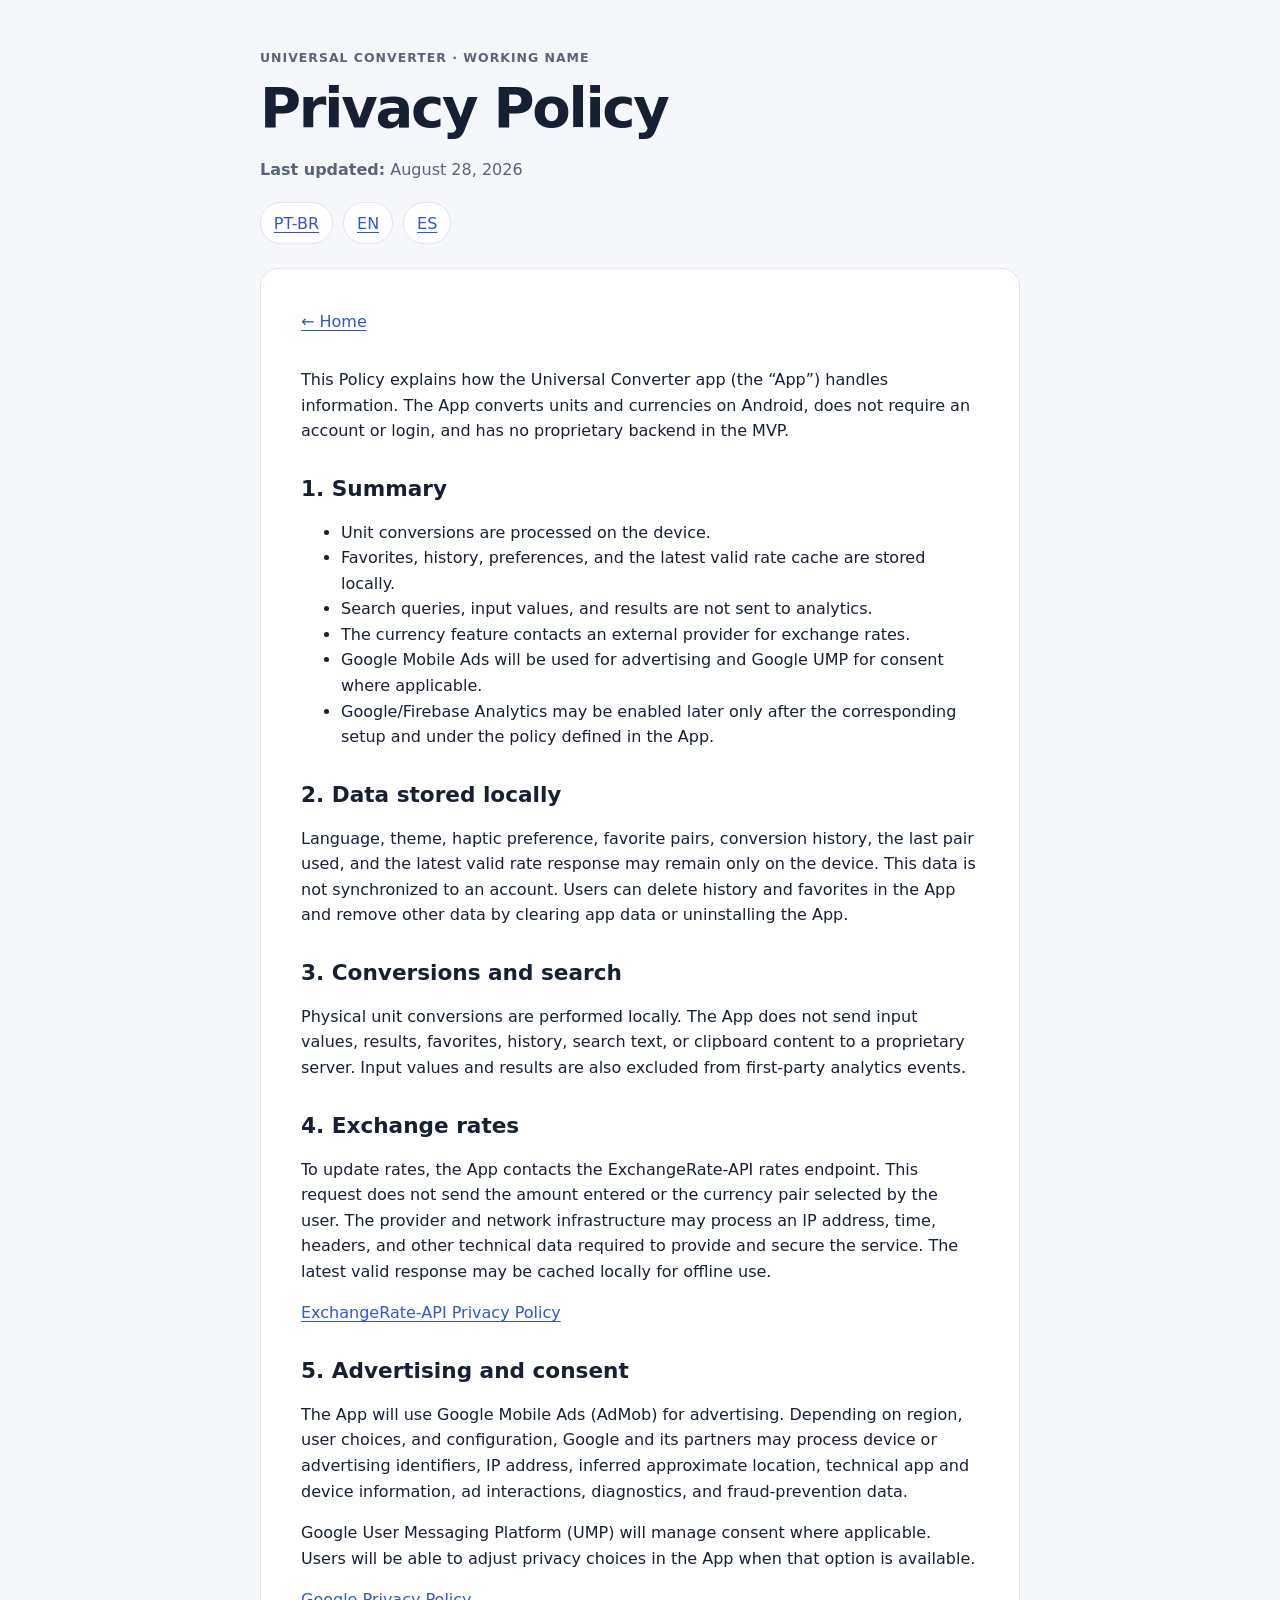
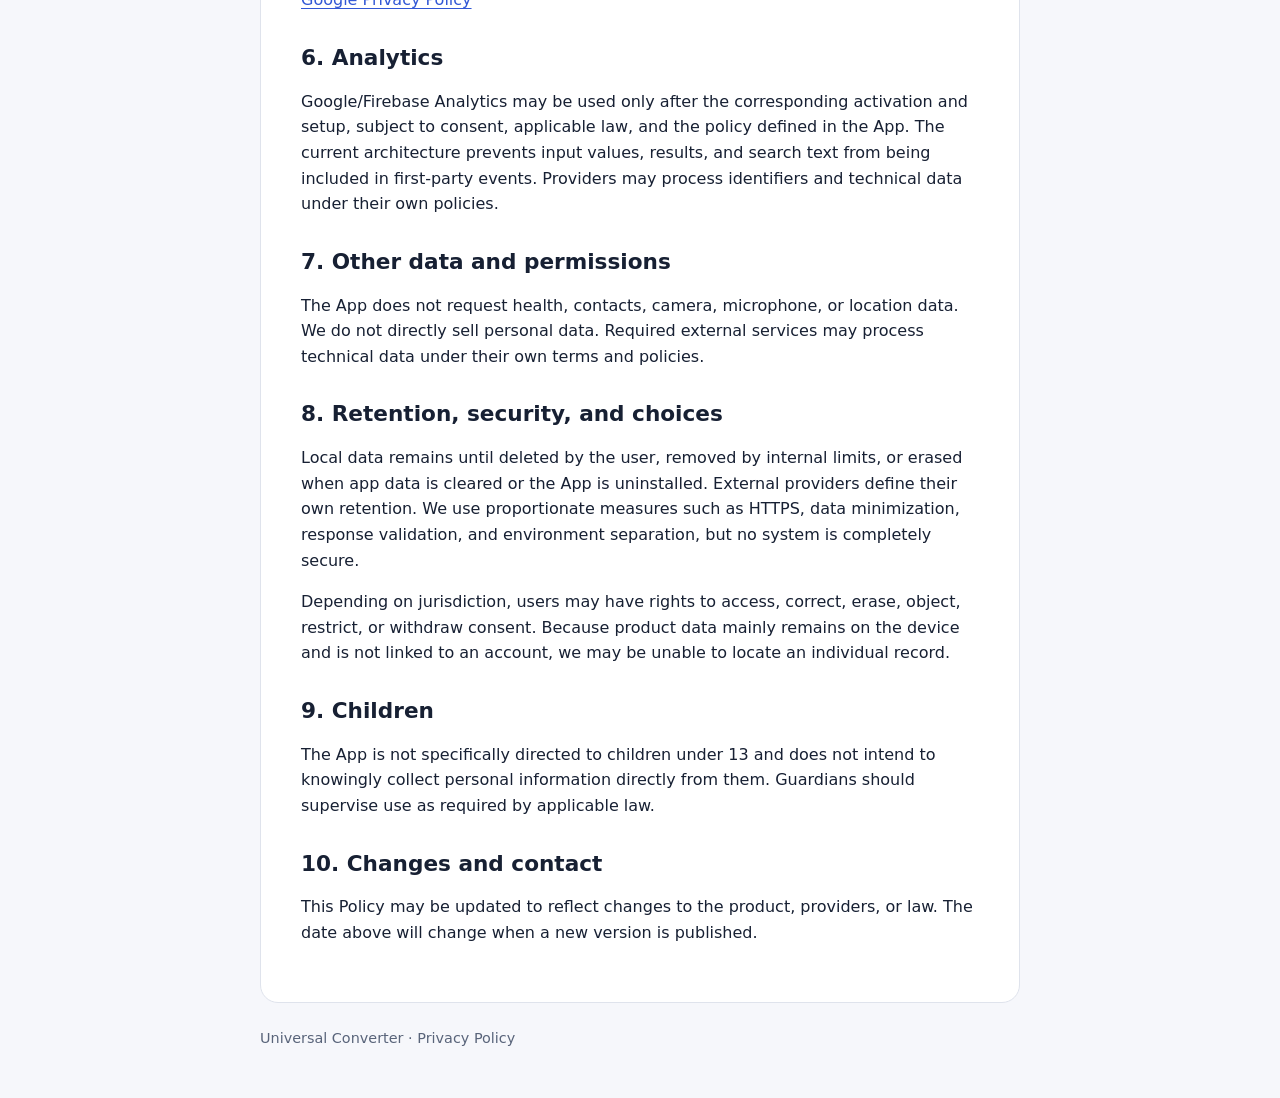
==== privacy/en/index.html @ f1da57a8 "feat: publish app01 legal site" ====
<!doctype html>
<html lang="en">
<head>
  <meta charset="utf-8">
  <meta name="viewport" content="width=device-width, initial-scale=1">
  <meta name="description" content="Privacy Policy for the Universal Converter Android app.">
  <title>Privacy Policy — Universal Converter</title>
  <link rel="stylesheet" href="../../styles.css">
</head>
<body>
  <header>
    <p class="eyebrow">Universal Converter · Working name</p>
    <h1>Privacy Policy</h1>
    <p class="updated"><strong>Last updated:</strong> August 28, 2026</p>
    <nav class="language-nav" aria-label="Policy languages">
      <a href="../pt-br/">PT-BR</a><a href="../en/" aria-current="page">EN</a><a href="../es/">ES</a>
    </nav>
  </header>
  <main>
    <a class="back" href="../../">← Home</a>
    <p>This Policy explains how the Universal Converter app (the “App”) handles information. The App converts units and currencies on Android, does not require an account or login, and has no proprietary backend in the MVP.</p>

    <h2>1. Summary</h2>
    <ul>
      <li>Unit conversions are processed on the device.</li>
      <li>Favorites, history, preferences, and the latest valid rate cache are stored locally.</li>
      <li>Search queries, input values, and results are not sent to analytics.</li>
      <li>The currency feature contacts an external provider for exchange rates.</li>
      <li>Google Mobile Ads will be used for advertising and Google UMP for consent where applicable.</li>
      <li>Google/Firebase Analytics may be enabled later only after the corresponding setup and under the policy defined in the App.</li>
    </ul>

    <h2>2. Data stored locally</h2>
    <p>Language, theme, haptic preference, favorite pairs, conversion history, the last pair used, and the latest valid rate response may remain only on the device. This data is not synchronized to an account. Users can delete history and favorites in the App and remove other data by clearing app data or uninstalling the App.</p>

    <h2>3. Conversions and search</h2>
    <p>Physical unit conversions are performed locally. The App does not send input values, results, favorites, history, search text, or clipboard content to a proprietary server. Input values and results are also excluded from first-party analytics events.</p>

    <h2>4. Exchange rates</h2>
    <p>To update rates, the App contacts the ExchangeRate-API rates endpoint. This request does not send the amount entered or the currency pair selected by the user. The provider and network infrastructure may process an IP address, time, headers, and other technical data required to provide and secure the service. The latest valid response may be cached locally for offline use.</p>
    <p><a href="https://www.exchangerate-api.com/privacy">ExchangeRate-API Privacy Policy</a></p>

    <h2>5. Advertising and consent</h2>
    <p>The App will use Google Mobile Ads (AdMob) for advertising. Depending on region, user choices, and configuration, Google and its partners may process device or advertising identifiers, IP address, inferred approximate location, technical app and device information, ad interactions, diagnostics, and fraud-prevention data.</p>
    <p>Google User Messaging Platform (UMP) will manage consent where applicable. Users will be able to adjust privacy choices in the App when that option is available.</p>
    <p><a href="https://policies.google.com/privacy">Google Privacy Policy</a></p>

    <h2>6. Analytics</h2>
    <p>Google/Firebase Analytics may be used only after the corresponding activation and setup, subject to consent, applicable law, and the policy defined in the App. The current architecture prevents input values, results, and search text from being included in first-party events. Providers may process identifiers and technical data under their own policies.</p>

    <h2>7. Other data and permissions</h2>
    <p>The App does not request health, contacts, camera, microphone, or location data. We do not directly sell personal data. Required external services may process technical data under their own terms and policies.</p>

    <h2>8. Retention, security, and choices</h2>
    <p>Local data remains until deleted by the user, removed by internal limits, or erased when app data is cleared or the App is uninstalled. External providers define their own retention. We use proportionate measures such as HTTPS, data minimization, response validation, and environment separation, but no system is completely secure.</p>
    <p>Depending on jurisdiction, users may have rights to access, correct, erase, object, restrict, or withdraw consent. Because product data mainly remains on the device and is not linked to an account, we may be unable to locate an individual record.</p>

    <h2>9. Children</h2>
    <p>The App is not specifically directed to children under 13 and does not intend to knowingly collect personal information directly from them. Guardians should supervise use as required by applicable law.</p>

    <h2>10. Changes and contact</h2>
    <p>This Policy may be updated to reflect changes to the product, providers, or law. The date above will change when a new version is published.</p>
    <!-- SUPPORT_EMAIL_PENDING: insert the verified support email before release. -->
  </main>
  <footer>Universal Converter · Privacy Policy</footer>
</body>
</html>
---- styles.css ----
:root {
  color-scheme: light dark;
  --bg: #f6f7fb;
  --surface: #ffffff;
  --text: #172033;
  --muted: #59647a;
  --accent: #3157d5;
  --border: #dfe3ec;
  --max: 760px;
}

@media (prefers-color-scheme: dark) {
  :root {
    --bg: #101522;
    --surface: #171e2f;
    --text: #f3f5fb;
    --muted: #b3bdd1;
    --accent: #9bb1ff;
    --border: #303a50;
  }
}

* { box-sizing: border-box; }

html { font-family: system-ui, -apple-system, BlinkMacSystemFont, "Segoe UI", sans-serif; line-height: 1.6; }
body { margin: 0; background: var(--bg); color: var(--text); }
a { color: var(--accent); text-underline-offset: 0.18em; }
a:focus-visible { outline: 3px solid var(--accent); outline-offset: 3px; border-radius: 2px; }

header, main, footer { width: min(calc(100% - 2rem), var(--max)); margin-inline: auto; }
header { padding: 3rem 0 1.5rem; }
main { background: var(--surface); border: 1px solid var(--border); border-radius: 18px; padding: clamp(1.25rem, 4vw, 2.5rem); }
footer { color: var(--muted); padding: 1.5rem 0 3rem; font-size: 0.9rem; }
h1, h2, h3 { line-height: 1.2; }
h1 { margin: 0 0 0.5rem; font-size: clamp(2rem, 7vw, 3.5rem); letter-spacing: -0.04em; }
h2 { margin-top: 2rem; font-size: 1.35rem; }
h3 { margin-top: 1.5rem; font-size: 1.05rem; }
p, li { max-width: 70ch; }
.eyebrow, .updated { color: var(--muted); }
.eyebrow { margin: 0 0 0.35rem; font-weight: 700; text-transform: uppercase; letter-spacing: 0.08em; font-size: 0.78rem; }
.lead { font-size: 1.15rem; color: var(--muted); }
.language-nav { display: flex; flex-wrap: wrap; gap: 0.65rem; margin-top: 1.25rem; }
.language-nav a { display: inline-block; border: 1px solid var(--border); border-radius: 999px; padding: 0.45rem 0.8rem; background: var(--surface); }
.feature-list { display: grid; grid-template-columns: repeat(auto-fit, minmax(180px, 1fr)); gap: 0.75rem; padding: 0; list-style: none; }
.feature-list li { border: 1px solid var(--border); border-radius: 12px; padding: 0.85rem 1rem; }
.notice { border-left: 4px solid var(--accent); padding: 0.75rem 1rem; background: var(--bg); }
.back { display: inline-block; margin-bottom: 1rem; }
code { overflow-wrap: anywhere; }

@media (max-width: 520px) {
  header { padding-top: 2rem; }
  main { border-radius: 12px; }
}
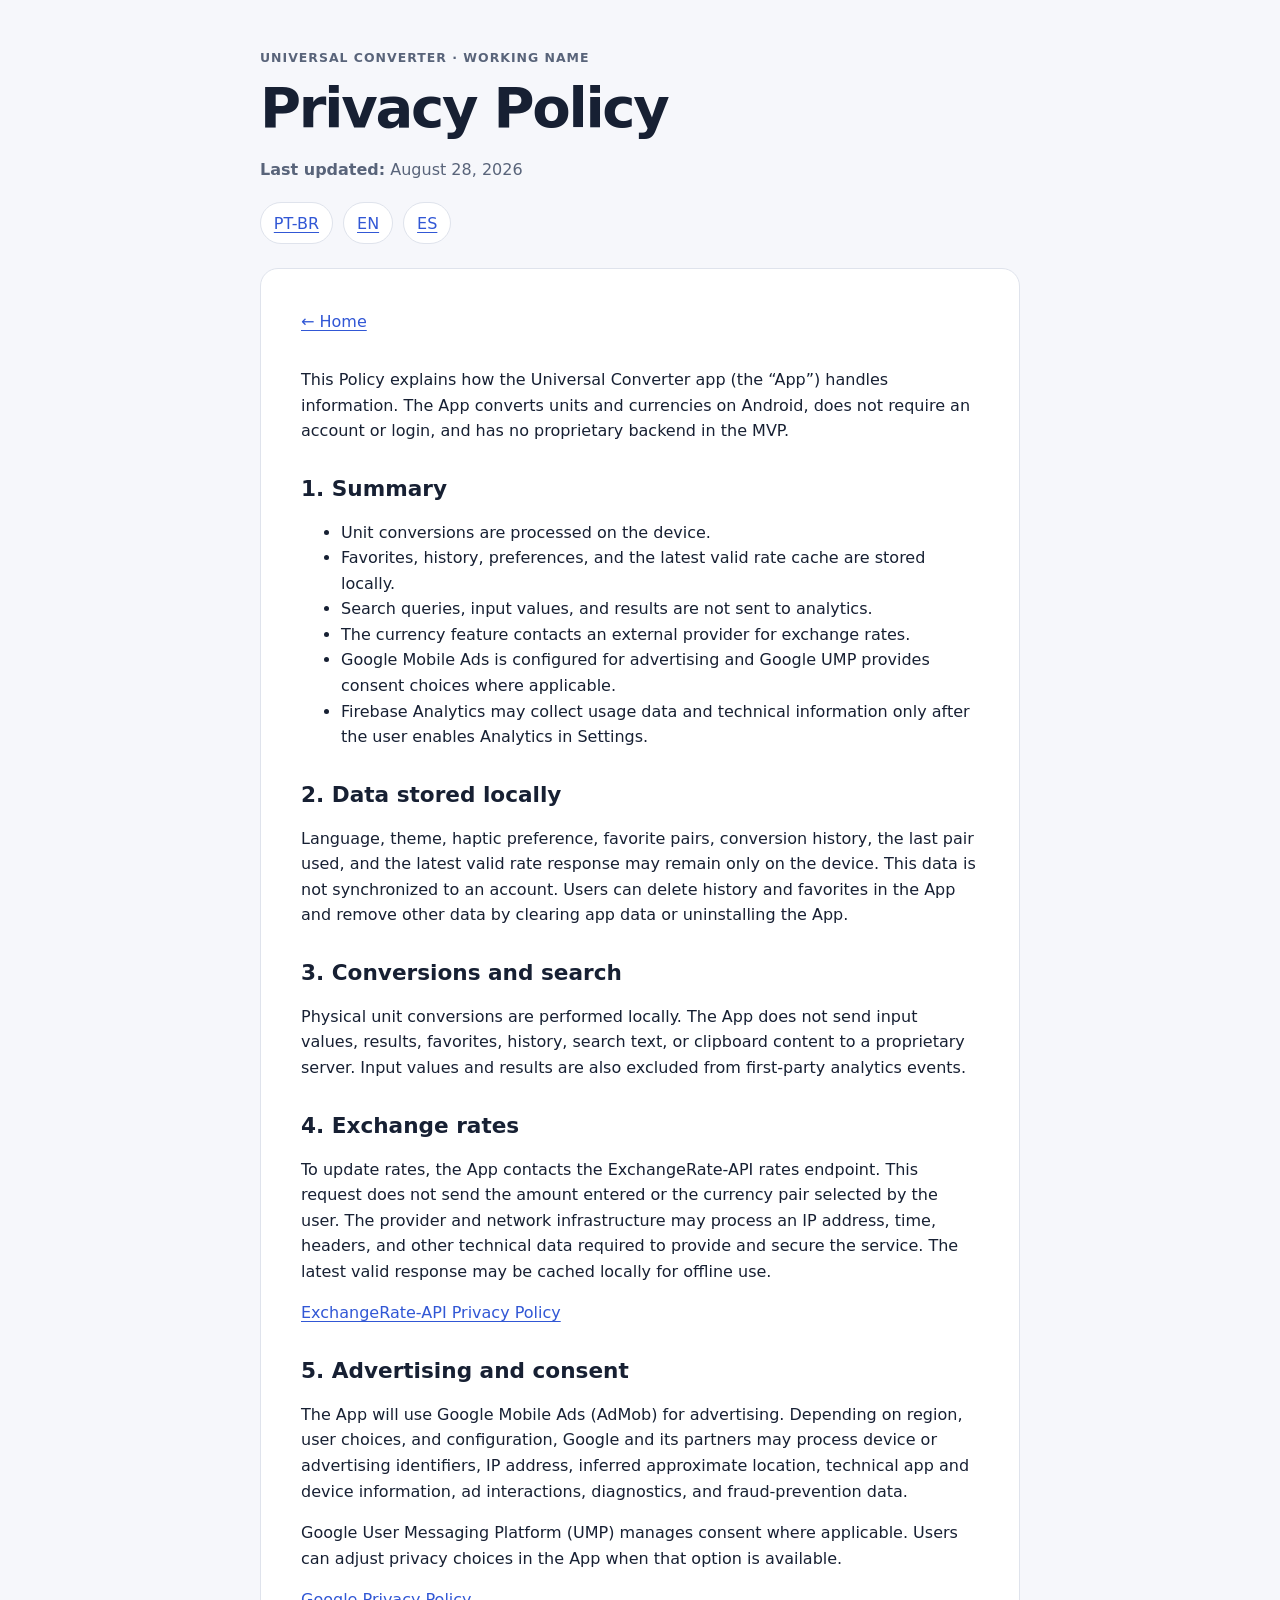
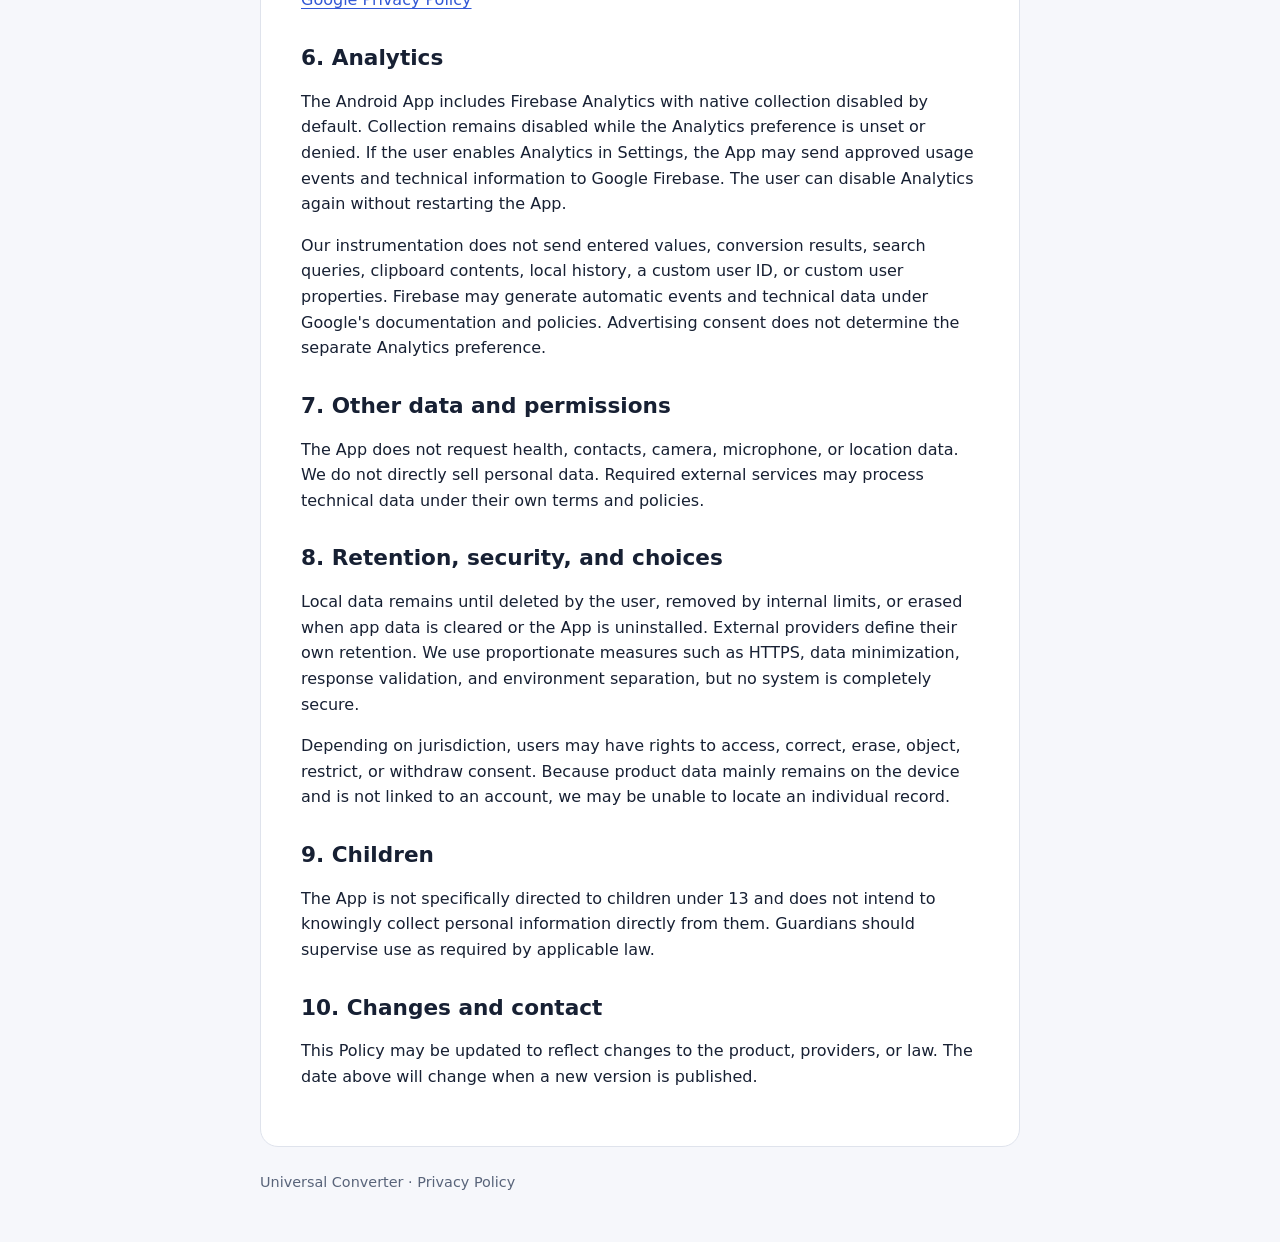
==== commit d1bf921a: "docs: update privacy policy for Firebase analytics" ====
--- a/privacy/en/index.html
+++ b/privacy/en/index.html
@@ -26,8 +26,8 @@
       <li>Favorites, history, preferences, and the latest valid rate cache are stored locally.</li>
       <li>Search queries, input values, and results are not sent to analytics.</li>
       <li>The currency feature contacts an external provider for exchange rates.</li>
-      <li>Google Mobile Ads will be used for advertising and Google UMP for consent where applicable.</li>
-      <li>Google/Firebase Analytics may be enabled later only after the corresponding setup and under the policy defined in the App.</li>
+      <li>Google Mobile Ads is configured for advertising and Google UMP provides consent choices where applicable.</li>
+      <li>Firebase Analytics may collect usage data and technical information only after the user enables Analytics in Settings.</li>
     </ul>
 
     <h2>2. Data stored locally</h2>
@@ -42,11 +42,12 @@
 
     <h2>5. Advertising and consent</h2>
     <p>The App will use Google Mobile Ads (AdMob) for advertising. Depending on region, user choices, and configuration, Google and its partners may process device or advertising identifiers, IP address, inferred approximate location, technical app and device information, ad interactions, diagnostics, and fraud-prevention data.</p>
-    <p>Google User Messaging Platform (UMP) will manage consent where applicable. Users will be able to adjust privacy choices in the App when that option is available.</p>
+    <p>Google User Messaging Platform (UMP) manages consent where applicable. Users can adjust privacy choices in the App when that option is available.</p>
     <p><a href="https://policies.google.com/privacy">Google Privacy Policy</a></p>
 
     <h2>6. Analytics</h2>
-    <p>Google/Firebase Analytics may be used only after the corresponding activation and setup, subject to consent, applicable law, and the policy defined in the App. The current architecture prevents input values, results, and search text from being included in first-party events. Providers may process identifiers and technical data under their own policies.</p>
+    <p>The Android App includes Firebase Analytics with native collection disabled by default. Collection remains disabled while the Analytics preference is unset or denied. If the user enables Analytics in Settings, the App may send approved usage events and technical information to Google Firebase. The user can disable Analytics again without restarting the App.</p>
+    <p>Our instrumentation does not send entered values, conversion results, search queries, clipboard contents, local history, a custom user ID, or custom user properties. Firebase may generate automatic events and technical data under Google's documentation and policies. Advertising consent does not determine the separate Analytics preference.</p>
 
     <h2>7. Other data and permissions</h2>
     <p>The App does not request health, contacts, camera, microphone, or location data. We do not directly sell personal data. Required external services may process technical data under their own terms and policies.</p>
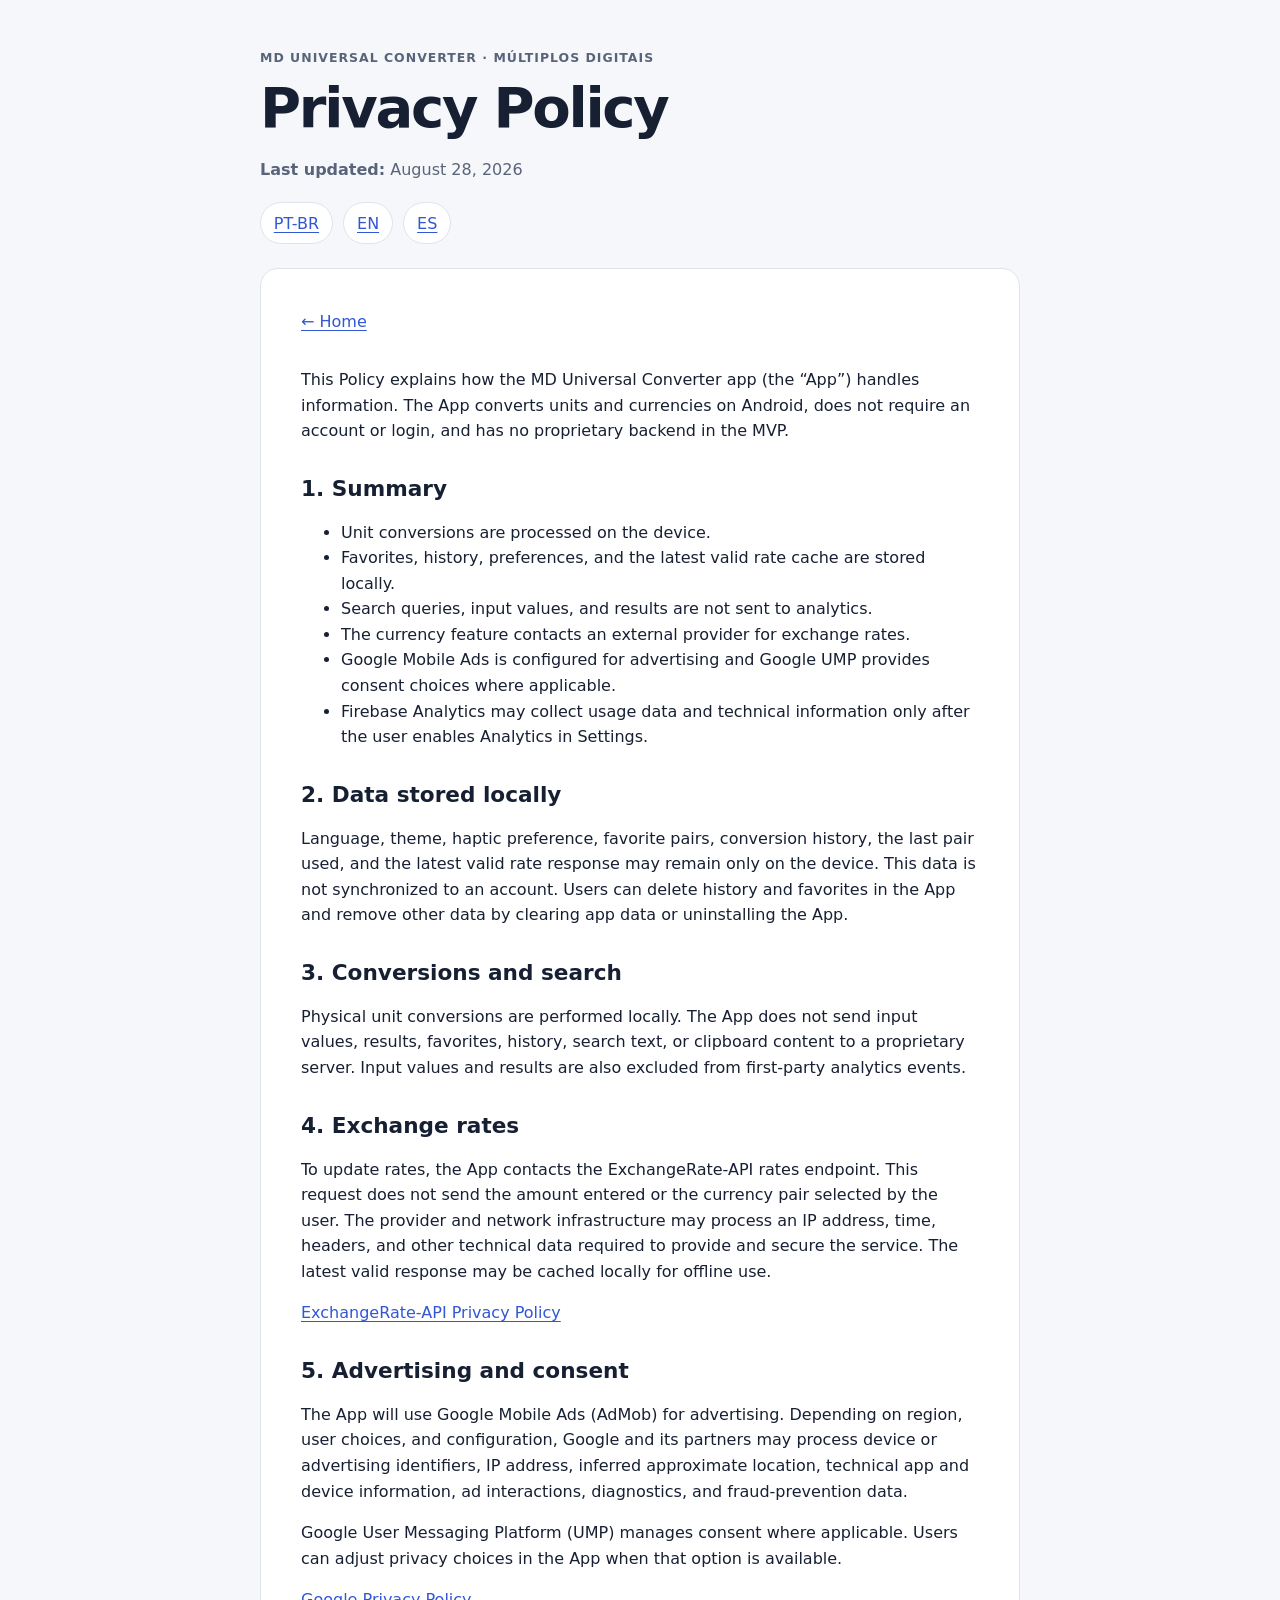
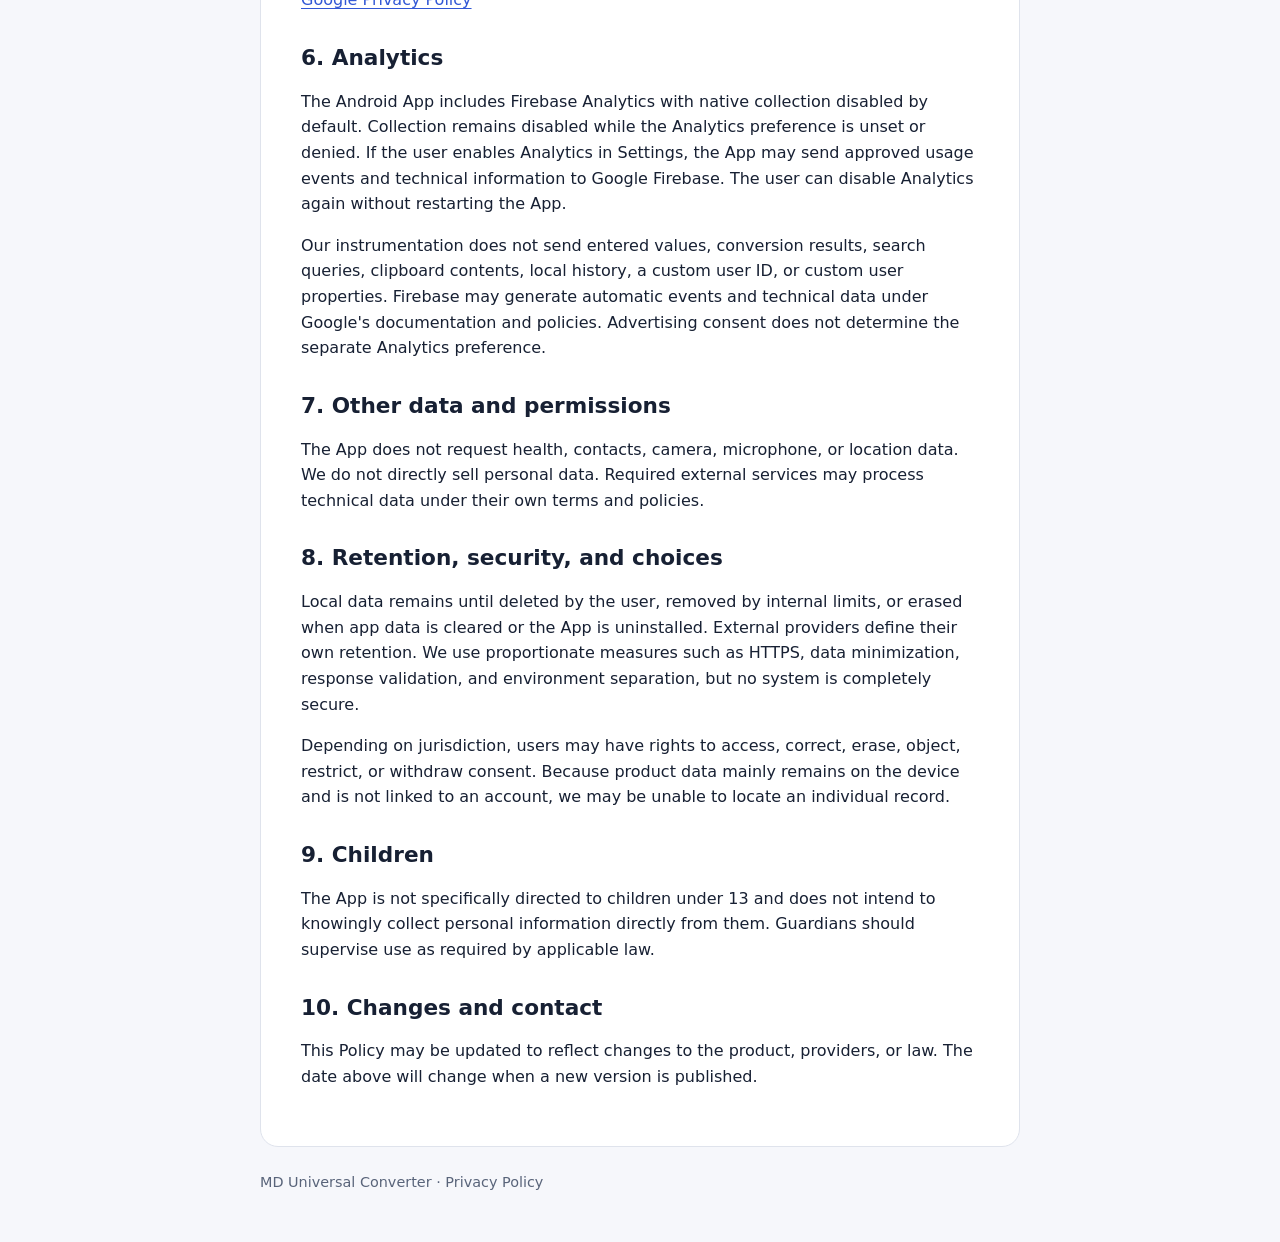
==== commit 328e9a3d: "docs: adopt MD Universal Converter naming" ====
--- a/privacy/en/index.html
+++ b/privacy/en/index.html
@@ -3,13 +3,13 @@
 <head>
   <meta charset="utf-8">
   <meta name="viewport" content="width=device-width, initial-scale=1">
-  <meta name="description" content="Privacy Policy for the Universal Converter Android app.">
-  <title>Privacy Policy — Universal Converter</title>
+  <meta name="description" content="Privacy Policy for the MD Universal Converter Android app.">
+  <title>Privacy Policy — MD Universal Converter</title>
   <link rel="stylesheet" href="../../styles.css">
 </head>
 <body>
   <header>
-    <p class="eyebrow">Universal Converter · Working name</p>
+    <p class="eyebrow">MD Universal Converter · Múltiplos Digitais</p>
     <h1>Privacy Policy</h1>
     <p class="updated"><strong>Last updated:</strong> August 28, 2026</p>
     <nav class="language-nav" aria-label="Policy languages">
@@ -18,7 +18,7 @@
   </header>
   <main>
     <a class="back" href="../../">← Home</a>
-    <p>This Policy explains how the Universal Converter app (the “App”) handles information. The App converts units and currencies on Android, does not require an account or login, and has no proprietary backend in the MVP.</p>
+    <p>This Policy explains how the MD Universal Converter app (the “App”) handles information. The App converts units and currencies on Android, does not require an account or login, and has no proprietary backend in the MVP.</p>
 
     <h2>1. Summary</h2>
     <ul>
@@ -63,6 +63,6 @@
     <p>This Policy may be updated to reflect changes to the product, providers, or law. The date above will change when a new version is published.</p>
     <!-- SUPPORT_EMAIL_PENDING: insert the verified support email before release. -->
   </main>
-  <footer>Universal Converter · Privacy Policy</footer>
+  <footer>MD Universal Converter · Privacy Policy</footer>
 </body>
 </html>
